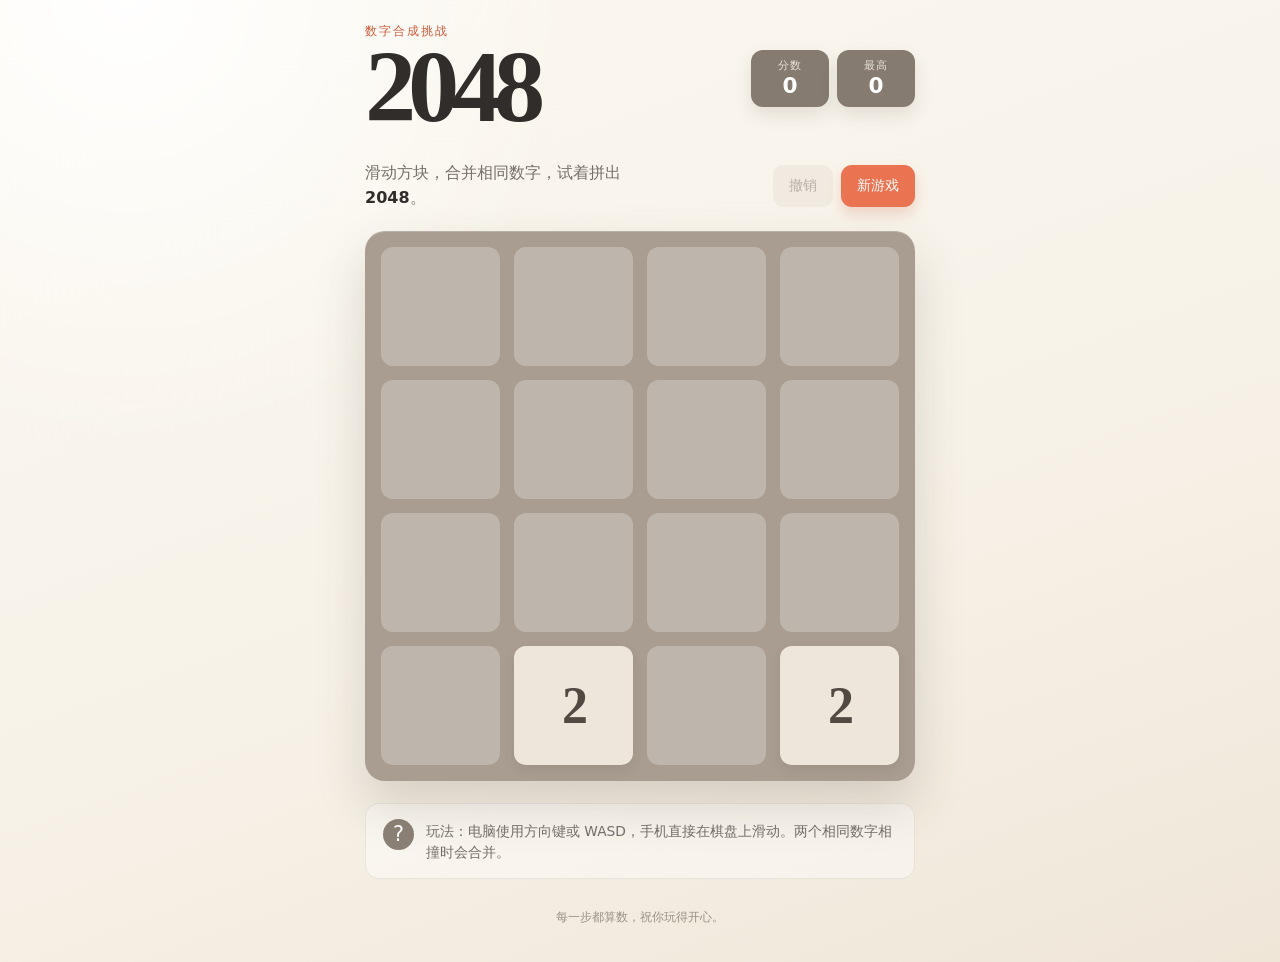
==== index.html @ 7a0c5a71 "Create 2048 web game" ====
<!doctype html>
<html lang="zh-CN">
<head>
  <meta charset="UTF-8">
  <meta name="viewport" content="width=device-width, initial-scale=1.0, viewport-fit=cover">
  <meta name="theme-color" content="#f7f2e8">
  <meta name="description" content="经典 2048 数字合成小游戏，支持键盘和触屏操作。">
  <title>2048 | 数字合成小游戏</title>
  <link rel="stylesheet" href="style.css">
</head>
<body>
  <main class="app">
    <header class="topbar">
      <div>
        <p class="eyebrow">数字合成挑战</p>
        <h1>2048</h1>
      </div>
      <div class="score-group" aria-label="游戏分数">
        <div class="score-card">
          <span>分数</span>
          <strong id="score">0</strong>
          <b id="score-add" aria-hidden="true"></b>
        </div>
        <div class="score-card">
          <span>最高</span>
          <strong id="best-score">0</strong>
        </div>
      </div>
    </header>

    <section class="intro">
      <p>滑动方块，合并相同数字，试着拼出 <strong>2048</strong>。</p>
      <div class="actions">
        <button id="undo-button" class="button button-secondary" type="button">撤销</button>
        <button id="new-game-button" class="button button-primary" type="button">新游戏</button>
      </div>
    </section>

    <section class="game-shell" aria-label="2048 游戏区域">
      <div id="game-board" class="game-board" role="grid" aria-label="4 乘 4 的数字棋盘">
        <div class="grid-background" aria-hidden="true">
          <div></div><div></div><div></div><div></div>
          <div></div><div></div><div></div><div></div>
          <div></div><div></div><div></div><div></div>
          <div></div><div></div><div></div><div></div>
        </div>
        <div id="tile-container" class="tile-container"></div>
      </div>

      <div id="game-message" class="game-message" hidden>
        <div class="message-card">
          <p id="message-kicker">本局结束</p>
          <h2 id="message-title">游戏结束</h2>
          <p id="message-text">再试一次，你一定可以合成更大的数字。</p>
          <div class="message-actions">
            <button id="keep-playing-button" class="button button-secondary" type="button">继续挑战</button>
            <button id="try-again-button" class="button button-primary" type="button">再来一局</button>
          </div>
        </div>
      </div>
    </section>

    <section class="tips">
      <div class="tip-icon" aria-hidden="true">?</div>
      <p><strong>玩法：</strong>电脑使用方向键或 WASD，手机直接在棋盘上滑动。两个相同数字相撞时会合并。</p>
    </section>

    <footer>
      <p>每一步都算数，祝你玩得开心。</p>
    </footer>
  </main>

  <script src="game.js"></script>
</body>
</html>
---- style.css ----
:root {
  --page: #f7f2e8;
  --ink: #302d2a;
  --muted: #746f68;
  --board: #a89d90;
  --cell: rgba(255, 255, 255, 0.25);
  --accent: #ea7352;
  --accent-dark: #cf593b;
  --gap: clamp(8px, 2.2vw, 14px);
  --board-padding: clamp(10px, 2.5vw, 16px);
  --radius: 20px;
  font-family: Inter, "PingFang SC", "Microsoft YaHei", system-ui, sans-serif;
  color: var(--ink);
  background: var(--page);
  font-synthesis: none;
}

* {
  box-sizing: border-box;
}

body {
  min-width: 320px;
  min-height: 100vh;
  margin: 0;
  background:
    radial-gradient(circle at 10% 0%, rgba(255, 255, 255, 0.95), transparent 28rem),
    linear-gradient(160deg, #fbf8f0 0%, var(--page) 55%, #efe6d8 100%);
}

button {
  font: inherit;
}

.app {
  width: min(92vw, 550px);
  margin: 0 auto;
  padding: max(24px, env(safe-area-inset-top)) 0 max(24px, env(safe-area-inset-bottom));
}

.topbar,
.intro,
.actions,
.score-group,
.message-actions {
  display: flex;
  align-items: center;
}

.topbar,
.intro {
  justify-content: space-between;
  gap: 18px;
}

.eyebrow {
  margin: 0 0 2px;
  color: var(--accent-dark);
  font-size: 0.72rem;
  font-weight: 800;
  letter-spacing: 0.18em;
  text-transform: uppercase;
}

h1 {
  margin: 0;
  font-family: Georgia, "Times New Roman", serif;
  font-size: clamp(4rem, 16vw, 6.4rem);
  font-weight: 900;
  line-height: 0.9;
  letter-spacing: -0.08em;
}

.score-group {
  gap: 8px;
}

.score-card {
  position: relative;
  min-width: 78px;
  padding: 9px 12px 10px;
  overflow: visible;
  border-radius: 12px;
  color: white;
  text-align: center;
  background: #857b70;
  box-shadow: 0 8px 18px rgba(63, 54, 46, 0.12);
}

.score-card span {
  display: block;
  margin-bottom: 1px;
  color: #e9e3dc;
  font-size: 0.68rem;
  font-weight: 800;
  letter-spacing: 0.12em;
}

.score-card strong {
  display: block;
  font-size: 1.35rem;
  line-height: 1.1;
}

#score-add {
  position: absolute;
  right: 10px;
  top: -8px;
  color: var(--accent-dark);
  font-size: 1rem;
  opacity: 0;
  pointer-events: none;
}

#score-add.pop {
  animation: score-pop 700ms ease-out;
}

.intro {
  margin: 28px 0 20px;
}

.intro p {
  max-width: 280px;
  margin: 0;
  color: var(--muted);
  line-height: 1.55;
}

.intro strong {
  color: var(--ink);
}

.actions,
.message-actions {
  gap: 8px;
  flex-shrink: 0;
}

.button {
  min-height: 42px;
  padding: 0 16px;
  border: 0;
  border-radius: 11px;
  font-size: 0.9rem;
  font-weight: 800;
  cursor: pointer;
  transition: transform 120ms ease, box-shadow 120ms ease, opacity 120ms ease;
}

.button:hover {
  transform: translateY(-1px);
}

.button:active {
  transform: translateY(1px);
}

.button:focus-visible {
  outline: 3px solid rgba(234, 115, 82, 0.3);
  outline-offset: 3px;
}

.button:disabled {
  cursor: not-allowed;
  opacity: 0.42;
  transform: none;
}

.button-primary {
  color: white;
  background: var(--accent);
  box-shadow: 0 7px 14px rgba(207, 89, 59, 0.22);
}

.button-primary:hover {
  background: var(--accent-dark);
}

.button-secondary {
  color: #5e574f;
  background: #e6ddd1;
}

.game-shell {
  position: relative;
}

.game-board {
  position: relative;
  width: 100%;
  aspect-ratio: 1;
  padding: var(--board-padding);
  overflow: hidden;
  border-radius: var(--radius);
  background: var(--board);
  box-shadow: 0 24px 50px rgba(74, 61, 48, 0.18), inset 0 1px rgba(255, 255, 255, 0.2);
  touch-action: none;
  user-select: none;
}

.grid-background,
.tile-container {
  position: absolute;
  inset: var(--board-padding);
}

.grid-background {
  display: grid;
  grid-template-columns: repeat(4, 1fr);
  grid-template-rows: repeat(4, 1fr);
  gap: var(--gap);
}

.grid-background div {
  border-radius: clamp(8px, 2vw, 12px);
  background: var(--cell);
}

.tile {
  --col: 0;
  --row: 0;
  --value-size: clamp(1.5rem, 8.5vw, 3.25rem);
  position: absolute;
  width: calc((100% - 3 * var(--gap)) / 4);
  height: calc((100% - 3 * var(--gap)) / 4);
  transform: translate(
    calc(var(--col) * (100% + var(--gap))),
    calc(var(--row) * (100% + var(--gap)))
  );
  transition: transform 120ms ease-in-out;
}

.tile-inner {
  display: grid;
  width: 100%;
  height: 100%;
  place-items: center;
  border-radius: clamp(8px, 2vw, 12px);
  color: #514a43;
  font-family: Georgia, "Times New Roman", serif;
  font-size: var(--value-size);
  font-weight: 900;
  letter-spacing: -0.06em;
  background: #eee6da;
  box-shadow: 0 5px 12px rgba(65, 52, 41, 0.09);
}

.tile-new .tile-inner {
  animation: tile-appear 180ms ease-out;
}

.tile-merged .tile-inner {
  animation: tile-merge 220ms ease-out;
}

.tile[data-value="4"] .tile-inner { background: #eadcca; }
.tile[data-value="8"] .tile-inner { color: #fff8ee; background: #efaa6c; }
.tile[data-value="16"] .tile-inner { color: #fff8ee; background: #ee8e5d; }
.tile[data-value="32"] .tile-inner { color: #fff8ee; background: #eb704f; }
.tile[data-value="64"] .tile-inner { color: #fff8ee; background: #df503b; }
.tile[data-value="128"] .tile-inner { color: #fff9e8; background: #e8c35f; --value-size: clamp(1.25rem, 7.2vw, 2.7rem); }
.tile[data-value="256"] .tile-inner { color: #fff9e8; background: #dfb644; --value-size: clamp(1.25rem, 7.2vw, 2.7rem); }
.tile[data-value="512"] .tile-inner { color: #fff9e8; background: #d9a72d; --value-size: clamp(1.25rem, 7.2vw, 2.7rem); }
.tile[data-value="1024"] .tile-inner { color: #fffdf0; background: #cc931e; --value-size: clamp(1rem, 5.9vw, 2.25rem); }
.tile[data-value="2048"] .tile-inner {
  color: #fffdf1;
  background: linear-gradient(145deg, #f1c935, #e59119);
  box-shadow: 0 0 26px rgba(242, 190, 38, 0.48);
  --value-size: clamp(1rem, 5.9vw, 2.25rem);
}
.tile[data-large="true"] .tile-inner {
  color: white;
  background: #3f3934;
  --value-size: clamp(0.85rem, 4.8vw, 1.85rem);
}

.game-message {
  position: absolute;
  z-index: 20;
  inset: 0;
  display: grid;
  padding: 24px;
  place-items: center;
  border-radius: var(--radius);
  background: rgba(247, 242, 232, 0.84);
  backdrop-filter: blur(7px);
  animation: message-in 240ms ease-out;
}

.game-message[hidden] {
  display: none;
}

.message-card {
  max-width: 360px;
  padding: 28px;
  border: 1px solid rgba(110, 96, 81, 0.12);
  border-radius: 18px;
  text-align: center;
  background: rgba(255, 253, 248, 0.94);
  box-shadow: 0 18px 45px rgba(76, 61, 47, 0.18);
}

.message-card > p:first-child {
  margin: 0 0 5px;
  color: var(--accent-dark);
  font-size: 0.75rem;
  font-weight: 800;
  letter-spacing: 0.15em;
}

.message-card h2 {
  margin: 0;
  font-family: Georgia, "Times New Roman", serif;
  font-size: 2.6rem;
}

.message-card > p {
  color: var(--muted);
  line-height: 1.55;
}

.message-actions {
  justify-content: center;
  margin-top: 20px;
}

.tips {
  display: flex;
  gap: 12px;
  align-items: flex-start;
  margin-top: 22px;
  padding: 15px 17px;
  border: 1px solid rgba(116, 111, 104, 0.12);
  border-radius: 14px;
  background: rgba(255, 255, 255, 0.42);
}

.tip-icon {
  display: grid;
  width: 31px;
  height: 31px;
  flex: 0 0 auto;
  place-items: center;
  border-radius: 50%;
  color: white;
  font-size: 1.3rem;
  background: #8b8176;
}

.tips p {
  margin: 2px 0 0;
  color: var(--muted);
  font-size: 0.86rem;
  line-height: 1.55;
}

footer {
  padding-top: 18px;
  color: #999087;
  font-size: 0.75rem;
  text-align: center;
}

@keyframes tile-appear {
  from { opacity: 0; transform: scale(0.25); }
  to { opacity: 1; transform: scale(1); }
}

@keyframes tile-merge {
  0% { transform: scale(1); }
  55% { transform: scale(1.16); }
  100% { transform: scale(1); }
}

@keyframes score-pop {
  0% { opacity: 1; transform: translateY(0); }
  100% { opacity: 0; transform: translateY(-28px); }
}

@keyframes message-in {
  from { opacity: 0; }
  to { opacity: 1; }
}

@media (max-width: 520px) {
  .app {
    width: min(94vw, 470px);
  }

  .topbar {
    align-items: flex-end;
  }

  .score-card {
    min-width: 66px;
    padding-inline: 9px;
  }

  .intro {
    align-items: flex-end;
    margin-top: 22px;
  }

  .intro p {
    max-width: 190px;
    font-size: 0.86rem;
  }

  .button {
    min-height: 40px;
    padding-inline: 12px;
    font-size: 0.82rem;
  }
}

@media (max-width: 370px) {
  .eyebrow {
    display: none;
  }

  .score-card {
    min-width: 61px;
  }

  .intro {
    display: block;
  }

  .intro p {
    max-width: none;
    margin-bottom: 12px;
  }

  .actions {
    justify-content: flex-end;
  }
}

@media (prefers-reduced-motion: reduce) {
  *,
  *::before,
  *::after {
    scroll-behavior: auto !important;
    animation-duration: 0.01ms !important;
    transition-duration: 0.01ms !important;
  }
}
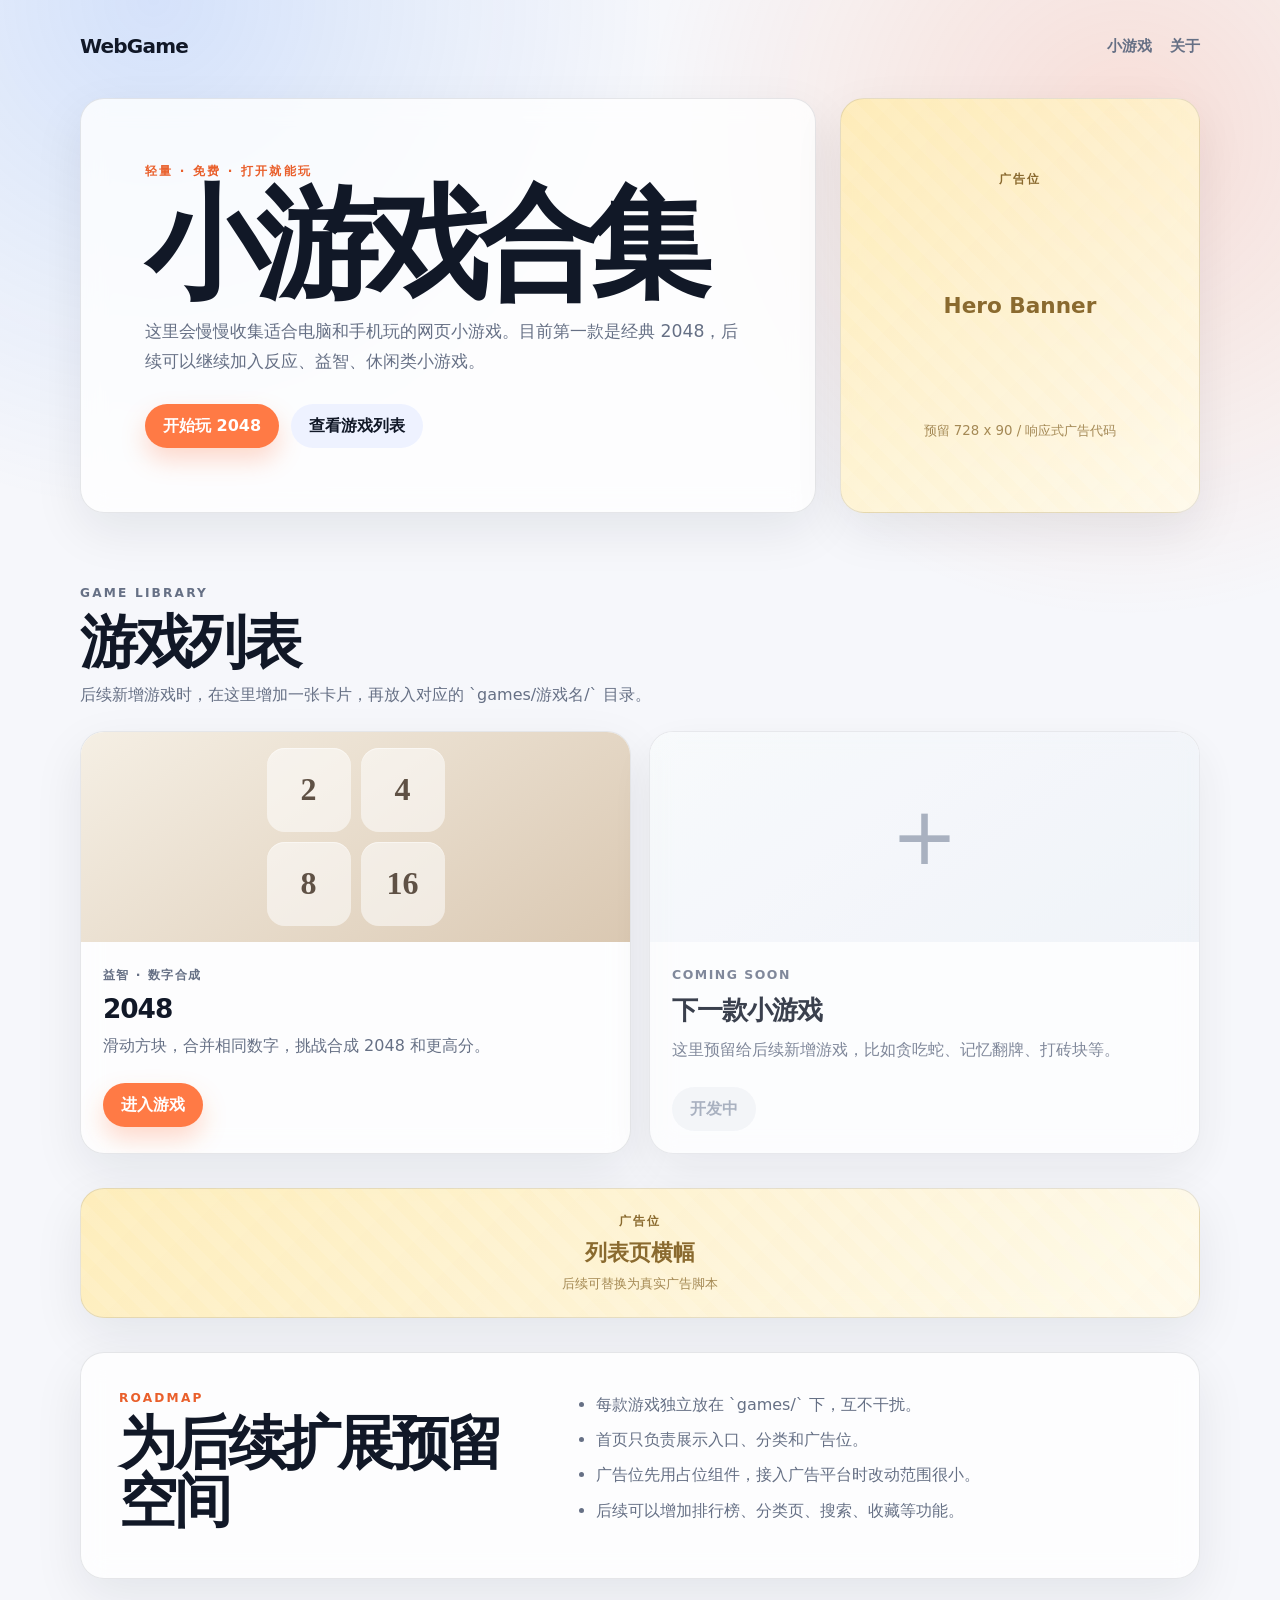
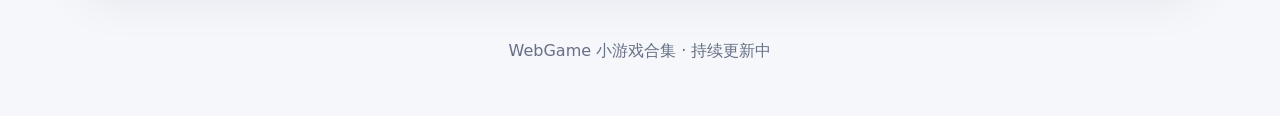
==== commit a8be87c4: "Convert site into game collection" ====
--- a/index.html
+++ b/index.html
@@ -2,74 +2,94 @@
 <html lang="zh-CN">
 <head>
   <meta charset="UTF-8">
-  <meta name="viewport" content="width=device-width, initial-scale=1.0, viewport-fit=cover">
-  <meta name="theme-color" content="#f7f2e8">
-  <meta name="description" content="经典 2048 数字合成小游戏，支持键盘和触屏操作。">
-  <title>2048 | 数字合成小游戏</title>
-  <link rel="stylesheet" href="style.css">
+  <meta name="viewport" content="width=device-width, initial-scale=1.0">
+  <meta name="theme-color" content="#111827">
+  <meta name="description" content="WebGame 是一个轻量小游戏合集，当前包含 2048，后续会持续增加更多网页小游戏。">
+  <title>WebGame | 小游戏合集</title>
+  <link rel="stylesheet" href="styles/site.css">
 </head>
 <body>
-  <main class="app">
-    <header class="topbar">
-      <div>
-        <p class="eyebrow">数字合成挑战</p>
-        <h1>2048</h1>
+  <header class="site-hero">
+    <nav class="site-nav" aria-label="主导航">
+      <a class="brand" href="./">WebGame</a>
+      <a href="#games">小游戏</a>
+      <a href="#about">关于</a>
+    </nav>
+
+    <div class="hero-grid">
+      <section class="hero-copy">
+        <p class="eyebrow">轻量 · 免费 · 打开就能玩</p>
+        <h1>小游戏合集</h1>
+        <p class="hero-text">这里会慢慢收集适合电脑和手机玩的网页小游戏。目前第一款是经典 2048，后续可以继续加入反应、益智、休闲类小游戏。</p>
+        <div class="hero-actions">
+          <a class="button button-primary" href="games/2048/">开始玩 2048</a>
+          <a class="button button-secondary" href="#games">查看游戏列表</a>
+        </div>
+      </section>
+
+      <aside class="ad-slot ad-slot-hero" aria-label="广告位">
+        <span>广告位</span>
+        <strong>Hero Banner</strong>
+        <small>预留 728 x 90 / 响应式广告代码</small>
+      </aside>
+    </div>
+  </header>
+
+  <main class="site-main">
+    <section id="games" class="section">
+      <div class="section-heading">
+        <p class="eyebrow">Game Library</p>
+        <h2>游戏列表</h2>
+        <p>后续新增游戏时，在这里增加一张卡片，再放入对应的 `games/游戏名/` 目录。</p>
       </div>
-      <div class="score-group" aria-label="游戏分数">
-        <div class="score-card">
-          <span>分数</span>
-          <strong id="score">0</strong>
-          <b id="score-add" aria-hidden="true"></b>
-        </div>
-        <div class="score-card">
-          <span>最高</span>
-          <strong id="best-score">0</strong>
-        </div>
-      </div>
-    </header>
 
-    <section class="intro">
-      <p>滑动方块，合并相同数字，试着拼出 <strong>2048</strong>。</p>
-      <div class="actions">
-        <button id="undo-button" class="button button-secondary" type="button">撤销</button>
-        <button id="new-game-button" class="button button-primary" type="button">新游戏</button>
+      <div class="game-grid">
+        <article class="game-card">
+          <div class="game-cover game-cover-2048" aria-hidden="true">
+            <span>2</span><span>4</span><span>8</span><span>16</span>
+          </div>
+          <div class="game-card-body">
+            <p class="game-tag">益智 · 数字合成</p>
+            <h3>2048</h3>
+            <p>滑动方块，合并相同数字，挑战合成 2048 和更高分。</p>
+            <a class="button button-primary" href="games/2048/">进入游戏</a>
+          </div>
+        </article>
+
+        <article class="game-card game-card-placeholder">
+          <div class="game-cover placeholder-cover" aria-hidden="true">+</div>
+          <div class="game-card-body">
+            <p class="game-tag">Coming Soon</p>
+            <h3>下一款小游戏</h3>
+            <p>这里预留给后续新增游戏，比如贪吃蛇、记忆翻牌、打砖块等。</p>
+            <span class="button button-disabled">开发中</span>
+          </div>
+        </article>
       </div>
     </section>
 
-    <section class="game-shell" aria-label="2048 游戏区域">
-      <div id="game-board" class="game-board" role="grid" aria-label="4 乘 4 的数字棋盘">
-        <div class="grid-background" aria-hidden="true">
-          <div></div><div></div><div></div><div></div>
-          <div></div><div></div><div></div><div></div>
-          <div></div><div></div><div></div><div></div>
-          <div></div><div></div><div></div><div></div>
-        </div>
-        <div id="tile-container" class="tile-container"></div>
+    <aside class="ad-slot ad-slot-wide" aria-label="广告位">
+      <span>广告位</span>
+      <strong>列表页横幅</strong>
+      <small>后续可替换为真实广告脚本</small>
+    </aside>
+
+    <section id="about" class="section about-panel">
+      <div>
+        <p class="eyebrow">Roadmap</p>
+        <h2>为后续扩展预留空间</h2>
       </div>
-
-      <div id="game-message" class="game-message" hidden>
-        <div class="message-card">
-          <p id="message-kicker">本局结束</p>
-          <h2 id="message-title">游戏结束</h2>
-          <p id="message-text">再试一次，你一定可以合成更大的数字。</p>
-          <div class="message-actions">
-            <button id="keep-playing-button" class="button button-secondary" type="button">继续挑战</button>
-            <button id="try-again-button" class="button button-primary" type="button">再来一局</button>
-          </div>
-        </div>
-      </div>
+      <ul class="roadmap">
+        <li>每款游戏独立放在 `games/` 下，互不干扰。</li>
+        <li>首页只负责展示入口、分类和广告位。</li>
+        <li>广告位先用占位组件，接入广告平台时改动范围很小。</li>
+        <li>后续可以增加排行榜、分类页、搜索、收藏等功能。</li>
+      </ul>
     </section>
-
-    <section class="tips">
-      <div class="tip-icon" aria-hidden="true">?</div>
-      <p><strong>玩法：</strong>电脑使用方向键或 WASD，手机直接在棋盘上滑动。两个相同数字相撞时会合并。</p>
-    </section>
-
-    <footer>
-      <p>每一步都算数，祝你玩得开心。</p>
-    </footer>
   </main>
 
-  <script src="game.js"></script>
+  <footer class="site-footer">
+    <p>WebGame 小游戏合集 · 持续更新中</p>
+  </footer>
 </body>
 </html>
--- a/styles/site.css
+++ b/styles/site.css
@@ -0,0 +1,339 @@
+:root {
+  --page: #f6f7fb;
+  --surface: #ffffff;
+  --surface-soft: #eef2ff;
+  --ink: #111827;
+  --muted: #667085;
+  --line: rgba(17, 24, 39, 0.1);
+  --accent: #ff7a45;
+  --accent-dark: #e95f2b;
+  --blue: #3b82f6;
+  --radius: 24px;
+  font-family: Inter, "PingFang SC", "Microsoft YaHei", system-ui, sans-serif;
+  color: var(--ink);
+  background: var(--page);
+}
+
+* {
+  box-sizing: border-box;
+}
+
+html {
+  scroll-behavior: smooth;
+}
+
+body {
+  min-width: 320px;
+  margin: 0;
+  background:
+    radial-gradient(circle at 12% 0%, rgba(59, 130, 246, 0.18), transparent 32rem),
+    radial-gradient(circle at 88% 8%, rgba(255, 122, 69, 0.2), transparent 30rem),
+    var(--page);
+}
+
+a {
+  color: inherit;
+  text-decoration: none;
+}
+
+.site-hero,
+.site-main,
+.site-footer {
+  width: min(1120px, calc(100% - 32px));
+  margin: 0 auto;
+}
+
+.site-hero {
+  padding: 22px 0 36px;
+}
+
+.site-nav {
+  display: flex;
+  align-items: center;
+  gap: 18px;
+  min-height: 48px;
+  color: var(--muted);
+  font-size: 0.95rem;
+  font-weight: 700;
+}
+
+.site-nav a:not(.brand):hover {
+  color: var(--ink);
+}
+
+.brand {
+  margin-right: auto;
+  color: var(--ink);
+  font-size: 1.25rem;
+  font-weight: 900;
+  letter-spacing: -0.04em;
+}
+
+.hero-grid {
+  display: grid;
+  grid-template-columns: minmax(0, 1fr) minmax(280px, 360px);
+  gap: 24px;
+  align-items: stretch;
+  margin-top: 28px;
+}
+
+.hero-copy,
+.ad-slot,
+.game-card,
+.about-panel {
+  border: 1px solid var(--line);
+  border-radius: var(--radius);
+  background: rgba(255, 255, 255, 0.78);
+  box-shadow: 0 18px 50px rgba(15, 23, 42, 0.08);
+  backdrop-filter: blur(12px);
+}
+
+.hero-copy {
+  padding: clamp(28px, 6vw, 64px);
+}
+
+.eyebrow {
+  margin: 0 0 10px;
+  color: var(--accent-dark);
+  font-size: 0.76rem;
+  font-weight: 900;
+  letter-spacing: 0.18em;
+  text-transform: uppercase;
+}
+
+h1,
+h2,
+h3,
+p {
+  margin-top: 0;
+}
+
+h1 {
+  max-width: 680px;
+  margin-bottom: 18px;
+  font-size: clamp(3.2rem, 11vw, 7.6rem);
+  line-height: 0.9;
+  letter-spacing: -0.09em;
+}
+
+h2 {
+  margin-bottom: 10px;
+  font-size: clamp(2rem, 5vw, 3.6rem);
+  line-height: 1;
+  letter-spacing: -0.06em;
+}
+
+h3 {
+  margin-bottom: 8px;
+  font-size: 1.65rem;
+  letter-spacing: -0.04em;
+}
+
+.hero-text,
+.section-heading p,
+.game-card p,
+.roadmap,
+.site-footer {
+  color: var(--muted);
+  line-height: 1.7;
+}
+
+.hero-text {
+  max-width: 660px;
+  font-size: 1.08rem;
+}
+
+.hero-actions {
+  display: flex;
+  flex-wrap: wrap;
+  gap: 12px;
+  margin-top: 28px;
+}
+
+.button {
+  display: inline-flex;
+  min-height: 44px;
+  align-items: center;
+  justify-content: center;
+  padding: 0 18px;
+  border-radius: 999px;
+  font-weight: 900;
+  transition: transform 140ms ease, box-shadow 140ms ease, background 140ms ease;
+}
+
+.button:hover {
+  transform: translateY(-1px);
+}
+
+.button-primary {
+  color: white;
+  background: var(--accent);
+  box-shadow: 0 12px 24px rgba(255, 122, 69, 0.28);
+}
+
+.button-primary:hover {
+  background: var(--accent-dark);
+}
+
+.button-secondary {
+  color: var(--ink);
+  background: #eef2ff;
+}
+
+.button-disabled {
+  color: #98a2b3;
+  background: #f2f4f7;
+  cursor: not-allowed;
+}
+
+.ad-slot {
+  display: grid;
+  min-height: 180px;
+  place-items: center;
+  padding: 24px;
+  color: #8a6a2f;
+  text-align: center;
+  background:
+    linear-gradient(135deg, rgba(255, 236, 179, 0.82), rgba(255, 250, 235, 0.9)),
+    repeating-linear-gradient(45deg, transparent 0 12px, rgba(255, 193, 7, 0.12) 12px 24px);
+}
+
+.ad-slot span,
+.ad-slot small {
+  display: block;
+}
+
+.ad-slot span {
+  font-size: 0.78rem;
+  font-weight: 900;
+  letter-spacing: 0.16em;
+  text-transform: uppercase;
+}
+
+.ad-slot strong {
+  display: block;
+  margin: 8px 0;
+  font-size: 1.35rem;
+}
+
+.ad-slot small {
+  color: rgba(138, 106, 47, 0.78);
+}
+
+.ad-slot-wide {
+  min-height: 120px;
+  margin: 28px 0;
+}
+
+.section {
+  margin: 34px 0;
+}
+
+.section-heading {
+  max-width: 720px;
+  margin-bottom: 22px;
+}
+
+.game-grid {
+  display: grid;
+  grid-template-columns: repeat(2, minmax(0, 1fr));
+  gap: 18px;
+}
+
+.game-card {
+  overflow: hidden;
+}
+
+.game-cover {
+  min-height: 210px;
+}
+
+.game-cover-2048 {
+  display: grid;
+  grid-template-columns: repeat(2, 84px);
+  gap: 10px;
+  align-content: center;
+  justify-content: center;
+  background: linear-gradient(145deg, #f5efe4, #dac8b2);
+}
+
+.game-cover-2048 span {
+  display: grid;
+  width: 84px;
+  height: 84px;
+  place-items: center;
+  border-radius: 18px;
+  color: #5f5145;
+  font-family: Georgia, "Times New Roman", serif;
+  font-size: 2rem;
+  font-weight: 900;
+  background: rgba(255, 255, 255, 0.55);
+  box-shadow: inset 0 1px rgba(255, 255, 255, 0.45);
+}
+
+.placeholder-cover {
+  display: grid;
+  place-items: center;
+  color: #98a2b3;
+  font-size: 5rem;
+  font-weight: 200;
+  background: linear-gradient(145deg, #f8fafc, #eef2f7);
+}
+
+.game-card-body {
+  padding: 22px;
+}
+
+.game-tag {
+  margin-bottom: 8px;
+  color: var(--blue);
+  font-size: 0.78rem;
+  font-weight: 900;
+  letter-spacing: 0.12em;
+  text-transform: uppercase;
+}
+
+.game-card .button {
+  margin-top: 8px;
+}
+
+.game-card-placeholder {
+  opacity: 0.82;
+}
+
+.about-panel {
+  display: grid;
+  grid-template-columns: 0.85fr 1.15fr;
+  gap: 24px;
+  padding: clamp(24px, 4vw, 38px);
+}
+
+.roadmap {
+  margin: 0;
+  padding-left: 20px;
+}
+
+.roadmap li + li {
+  margin-top: 8px;
+}
+
+.site-footer {
+  padding: 24px 0 36px;
+  text-align: center;
+}
+
+@media (max-width: 760px) {
+  .hero-grid,
+  .game-grid,
+  .about-panel {
+    grid-template-columns: 1fr;
+  }
+
+  .site-nav {
+    gap: 12px;
+  }
+
+  .hero-copy {
+    padding: 28px;
+  }
+}
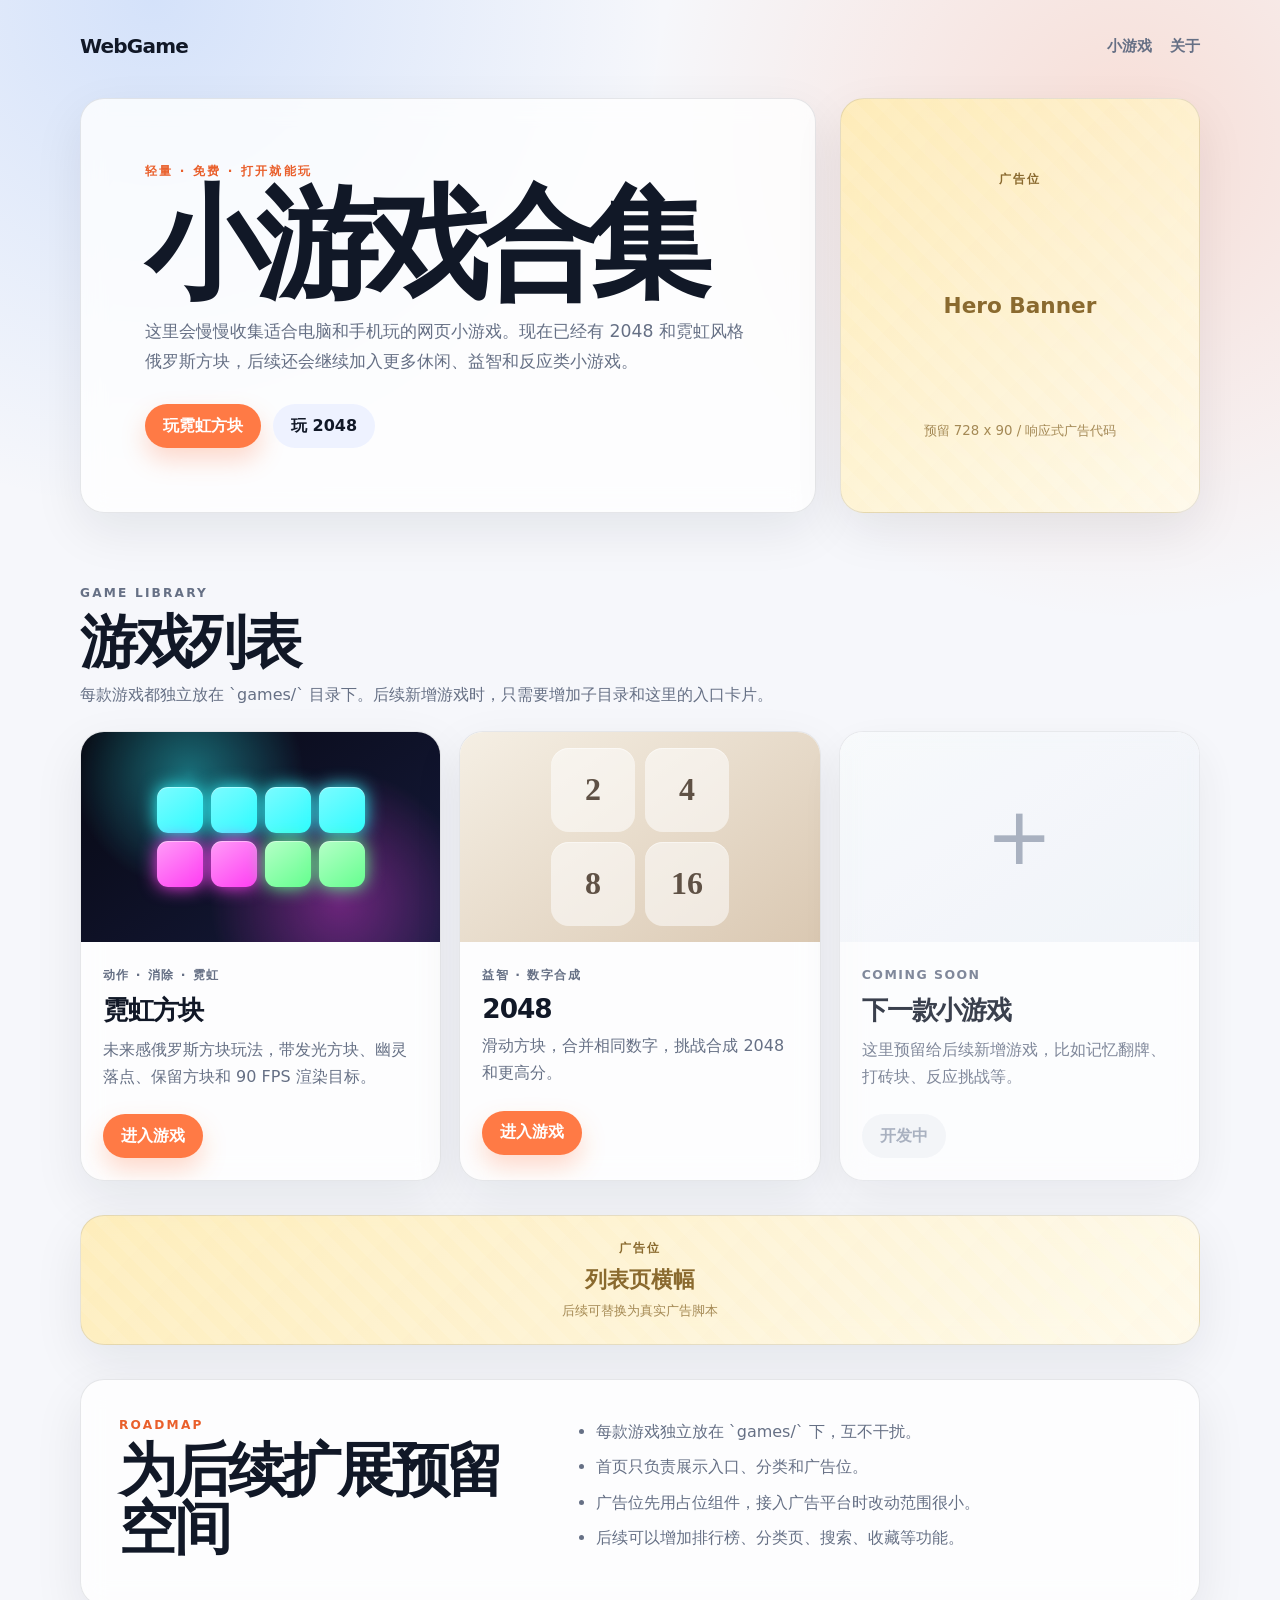
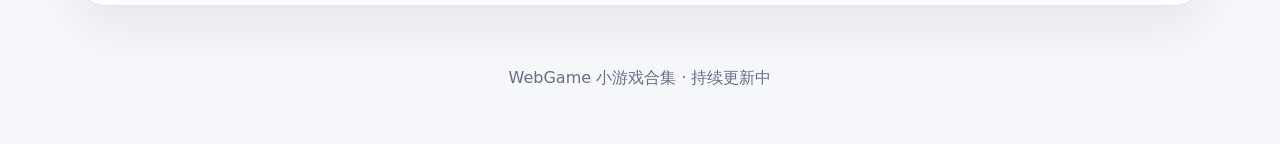
==== commit 8ead323b: "Add neon blocks game" ====
--- a/index.html
+++ b/index.html
@@ -4,7 +4,7 @@
   <meta charset="UTF-8">
   <meta name="viewport" content="width=device-width, initial-scale=1.0">
   <meta name="theme-color" content="#111827">
-  <meta name="description" content="WebGame 是一个轻量小游戏合集，当前包含 2048，后续会持续增加更多网页小游戏。">
+  <meta name="description" content="WebGame 是一个轻量小游戏合集，包含 2048、霓虹方块等网页小游戏，后续会持续更新。">
   <title>WebGame | 小游戏合集</title>
   <link rel="stylesheet" href="styles/site.css">
 </head>
@@ -20,10 +20,10 @@
       <section class="hero-copy">
         <p class="eyebrow">轻量 · 免费 · 打开就能玩</p>
         <h1>小游戏合集</h1>
-        <p class="hero-text">这里会慢慢收集适合电脑和手机玩的网页小游戏。目前第一款是经典 2048，后续可以继续加入反应、益智、休闲类小游戏。</p>
+        <p class="hero-text">这里会慢慢收集适合电脑和手机玩的网页小游戏。现在已经有 2048 和霓虹风格俄罗斯方块，后续还会继续加入更多休闲、益智和反应类小游戏。</p>
         <div class="hero-actions">
-          <a class="button button-primary" href="games/2048/">开始玩 2048</a>
-          <a class="button button-secondary" href="#games">查看游戏列表</a>
+          <a class="button button-primary" href="games/tetris/">玩霓虹方块</a>
+          <a class="button button-secondary" href="games/2048/">玩 2048</a>
         </div>
       </section>
 
@@ -40,10 +40,23 @@
       <div class="section-heading">
         <p class="eyebrow">Game Library</p>
         <h2>游戏列表</h2>
-        <p>后续新增游戏时，在这里增加一张卡片，再放入对应的 `games/游戏名/` 目录。</p>
+        <p>每款游戏都独立放在 `games/` 目录下。后续新增游戏时，只需要增加子目录和这里的入口卡片。</p>
       </div>
 
       <div class="game-grid">
+        <article class="game-card">
+          <div class="game-cover game-cover-tetris" aria-hidden="true">
+            <span></span><span></span><span></span><span></span>
+            <span></span><span></span><span></span><span></span>
+          </div>
+          <div class="game-card-body">
+            <p class="game-tag">动作 · 消除 · 霓虹</p>
+            <h3>霓虹方块</h3>
+            <p>未来感俄罗斯方块玩法，带发光方块、幽灵落点、保留方块和 90 FPS 渲染目标。</p>
+            <a class="button button-primary" href="games/tetris/">进入游戏</a>
+          </div>
+        </article>
+
         <article class="game-card">
           <div class="game-cover game-cover-2048" aria-hidden="true">
             <span>2</span><span>4</span><span>8</span><span>16</span>
@@ -61,7 +74,7 @@
           <div class="game-card-body">
             <p class="game-tag">Coming Soon</p>
             <h3>下一款小游戏</h3>
-            <p>这里预留给后续新增游戏，比如贪吃蛇、记忆翻牌、打砖块等。</p>
+            <p>这里预留给后续新增游戏，比如记忆翻牌、打砖块、反应挑战等。</p>
             <span class="button button-disabled">开发中</span>
           </div>
         </article>
--- a/styles/site.css
+++ b/styles/site.css
@@ -236,7 +236,7 @@
 
 .game-grid {
   display: grid;
-  grid-template-columns: repeat(2, minmax(0, 1fr));
+  grid-template-columns: repeat(auto-fit, minmax(260px, 1fr));
   gap: 18px;
 }
 
@@ -271,6 +271,45 @@
   box-shadow: inset 0 1px rgba(255, 255, 255, 0.45);
 }
 
+.game-cover-tetris {
+  display: grid;
+  grid-template-columns: repeat(4, 46px);
+  grid-template-rows: repeat(2, 46px);
+  gap: 8px;
+  align-content: center;
+  justify-content: center;
+  background:
+    radial-gradient(circle at 30% 20%, rgba(46, 252, 255, 0.4), transparent 38%),
+    radial-gradient(circle at 72% 80%, rgba(255, 61, 242, 0.38), transparent 42%),
+    linear-gradient(145deg, #070812, #161b3d);
+}
+
+.game-cover-tetris span {
+  display: block;
+  border-radius: 11px;
+  box-shadow: 0 0 18px currentColor, inset 0 1px rgba(255, 255, 255, 0.42);
+}
+
+.game-cover-tetris span:nth-child(1),
+.game-cover-tetris span:nth-child(2),
+.game-cover-tetris span:nth-child(3),
+.game-cover-tetris span:nth-child(4) {
+  color: #2efcff;
+  background: linear-gradient(145deg, #7cfbff, #2efcff);
+}
+
+.game-cover-tetris span:nth-child(5),
+.game-cover-tetris span:nth-child(6) {
+  color: #ff3df2;
+  background: linear-gradient(145deg, #ff9cf8, #ff3df2);
+}
+
+.game-cover-tetris span:nth-child(7),
+.game-cover-tetris span:nth-child(8) {
+  color: #65ff8f;
+  background: linear-gradient(145deg, #b5ffc7, #65ff8f);
+}
+
 .placeholder-cover {
   display: grid;
   place-items: center;
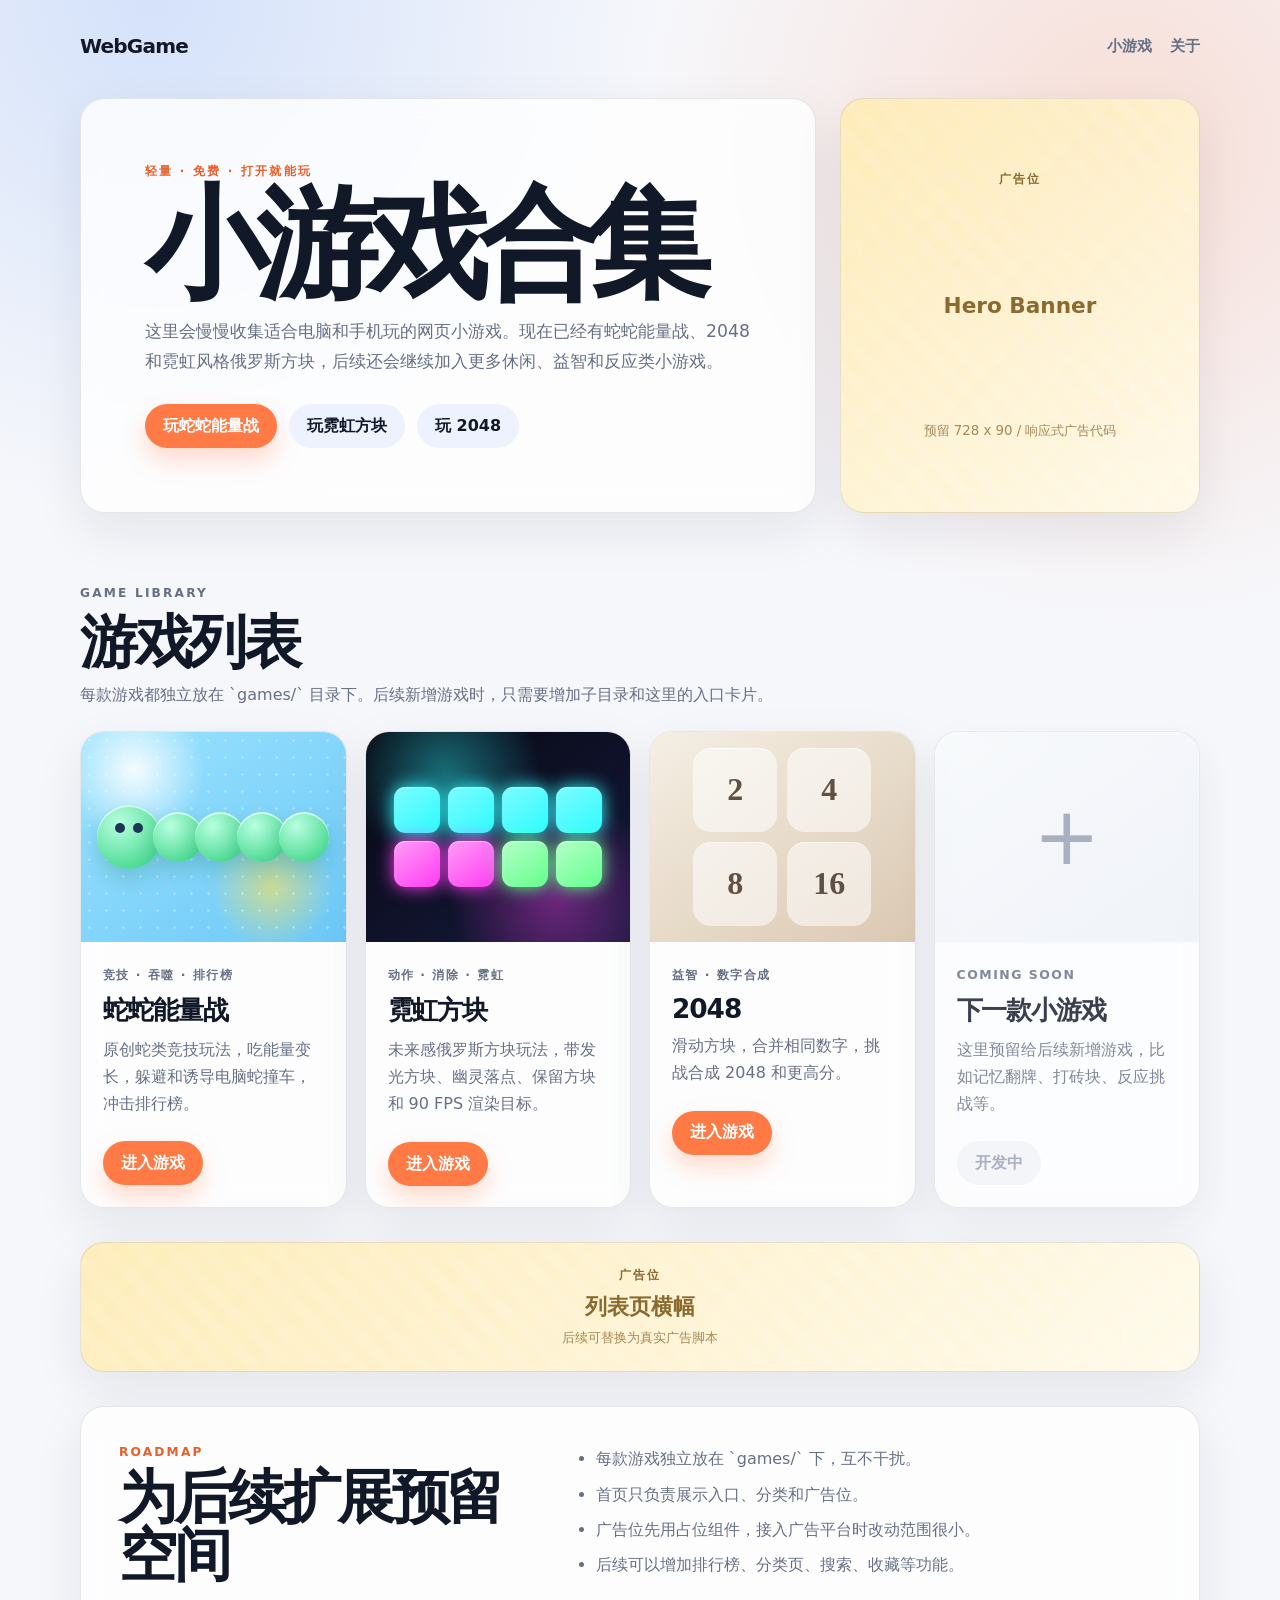
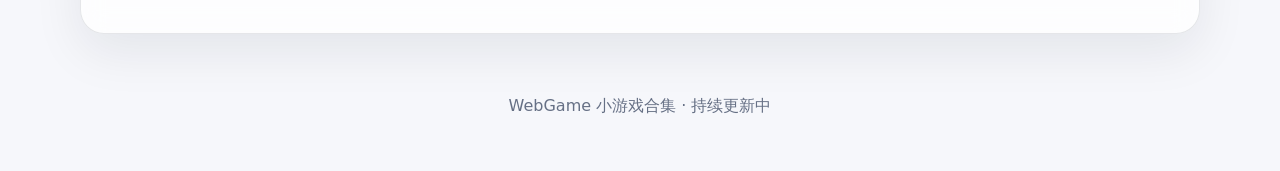
==== commit 8a018d49: "Add snake arena game" ====
--- a/index.html
+++ b/index.html
@@ -4,7 +4,7 @@
   <meta charset="UTF-8">
   <meta name="viewport" content="width=device-width, initial-scale=1.0">
   <meta name="theme-color" content="#111827">
-  <meta name="description" content="WebGame 是一个轻量小游戏合集，包含 2048、霓虹方块等网页小游戏，后续会持续更新。">
+  <meta name="description" content="WebGame 是一个轻量小游戏合集，包含蛇蛇能量战、2048、霓虹方块等网页小游戏，后续会持续更新。">
   <title>WebGame | 小游戏合集</title>
   <link rel="stylesheet" href="styles/site.css">
 </head>
@@ -20,9 +20,10 @@
       <section class="hero-copy">
         <p class="eyebrow">轻量 · 免费 · 打开就能玩</p>
         <h1>小游戏合集</h1>
-        <p class="hero-text">这里会慢慢收集适合电脑和手机玩的网页小游戏。现在已经有 2048 和霓虹风格俄罗斯方块，后续还会继续加入更多休闲、益智和反应类小游戏。</p>
+        <p class="hero-text">这里会慢慢收集适合电脑和手机玩的网页小游戏。现在已经有蛇蛇能量战、2048 和霓虹风格俄罗斯方块，后续还会继续加入更多休闲、益智和反应类小游戏。</p>
         <div class="hero-actions">
-          <a class="button button-primary" href="games/tetris/">玩霓虹方块</a>
+          <a class="button button-primary" href="games/snake-arena/">玩蛇蛇能量战</a>
+          <a class="button button-secondary" href="games/tetris/">玩霓虹方块</a>
           <a class="button button-secondary" href="games/2048/">玩 2048</a>
         </div>
       </section>
@@ -44,6 +45,18 @@
       </div>
 
       <div class="game-grid">
+        <article class="game-card">
+          <div class="game-cover game-cover-snake" aria-hidden="true">
+            <span></span><span></span><span></span><span></span><span></span>
+          </div>
+          <div class="game-card-body">
+            <p class="game-tag">竞技 · 吞噬 · 排行榜</p>
+            <h3>蛇蛇能量战</h3>
+            <p>原创蛇类竞技玩法，吃能量变长，躲避和诱导电脑蛇撞车，冲击排行榜。</p>
+            <a class="button button-primary" href="games/snake-arena/">进入游戏</a>
+          </div>
+        </article>
+
         <article class="game-card">
           <div class="game-cover game-cover-tetris" aria-hidden="true">
             <span></span><span></span><span></span><span></span>
--- a/styles/site.css
+++ b/styles/site.css
@@ -271,6 +271,63 @@
   box-shadow: inset 0 1px rgba(255, 255, 255, 0.45);
 }
 
+.game-cover-snake {
+  position: relative;
+  display: flex;
+  align-items: center;
+  justify-content: center;
+  gap: 0;
+  overflow: hidden;
+  background:
+    radial-gradient(circle at 20% 18%, rgba(255, 255, 255, 0.9), transparent 26%),
+    radial-gradient(circle at 72% 74%, rgba(255, 226, 82, 0.6), transparent 25%),
+    linear-gradient(145deg, #9ce3ff, #6cc8f7);
+}
+
+.game-cover-snake::before {
+  position: absolute;
+  inset: 0;
+  content: "";
+  background-image: radial-gradient(circle, rgba(255, 255, 255, 0.34) 1px, transparent 1.5px);
+  background-size: 17px 17px;
+}
+
+.game-cover-snake span {
+  position: relative;
+  display: block;
+  width: 50px;
+  height: 50px;
+  margin-left: -8px;
+  border-radius: 50%;
+  background: radial-gradient(circle at 35% 28%, #b8ffe0, #2ccf7b);
+  box-shadow: 0 10px 20px rgba(20, 120, 92, 0.22), inset 0 2px rgba(255, 255, 255, 0.62);
+}
+
+.game-cover-snake span:first-child {
+  width: 64px;
+  height: 64px;
+  margin-left: 0;
+}
+
+.game-cover-snake span:first-child::before,
+.game-cover-snake span:first-child::after {
+  position: absolute;
+  top: 18px;
+  width: 10px;
+  height: 10px;
+  border-radius: 50%;
+  background: #1d3557;
+  content: "";
+}
+
+.game-cover-snake span:first-child::before {
+  left: 18px;
+}
+
+.game-cover-snake span:first-child::after {
+  right: 18px;
+}
+
 .game-cover-tetris {
   display: grid;
   grid-template-columns: repeat(4, 46px);
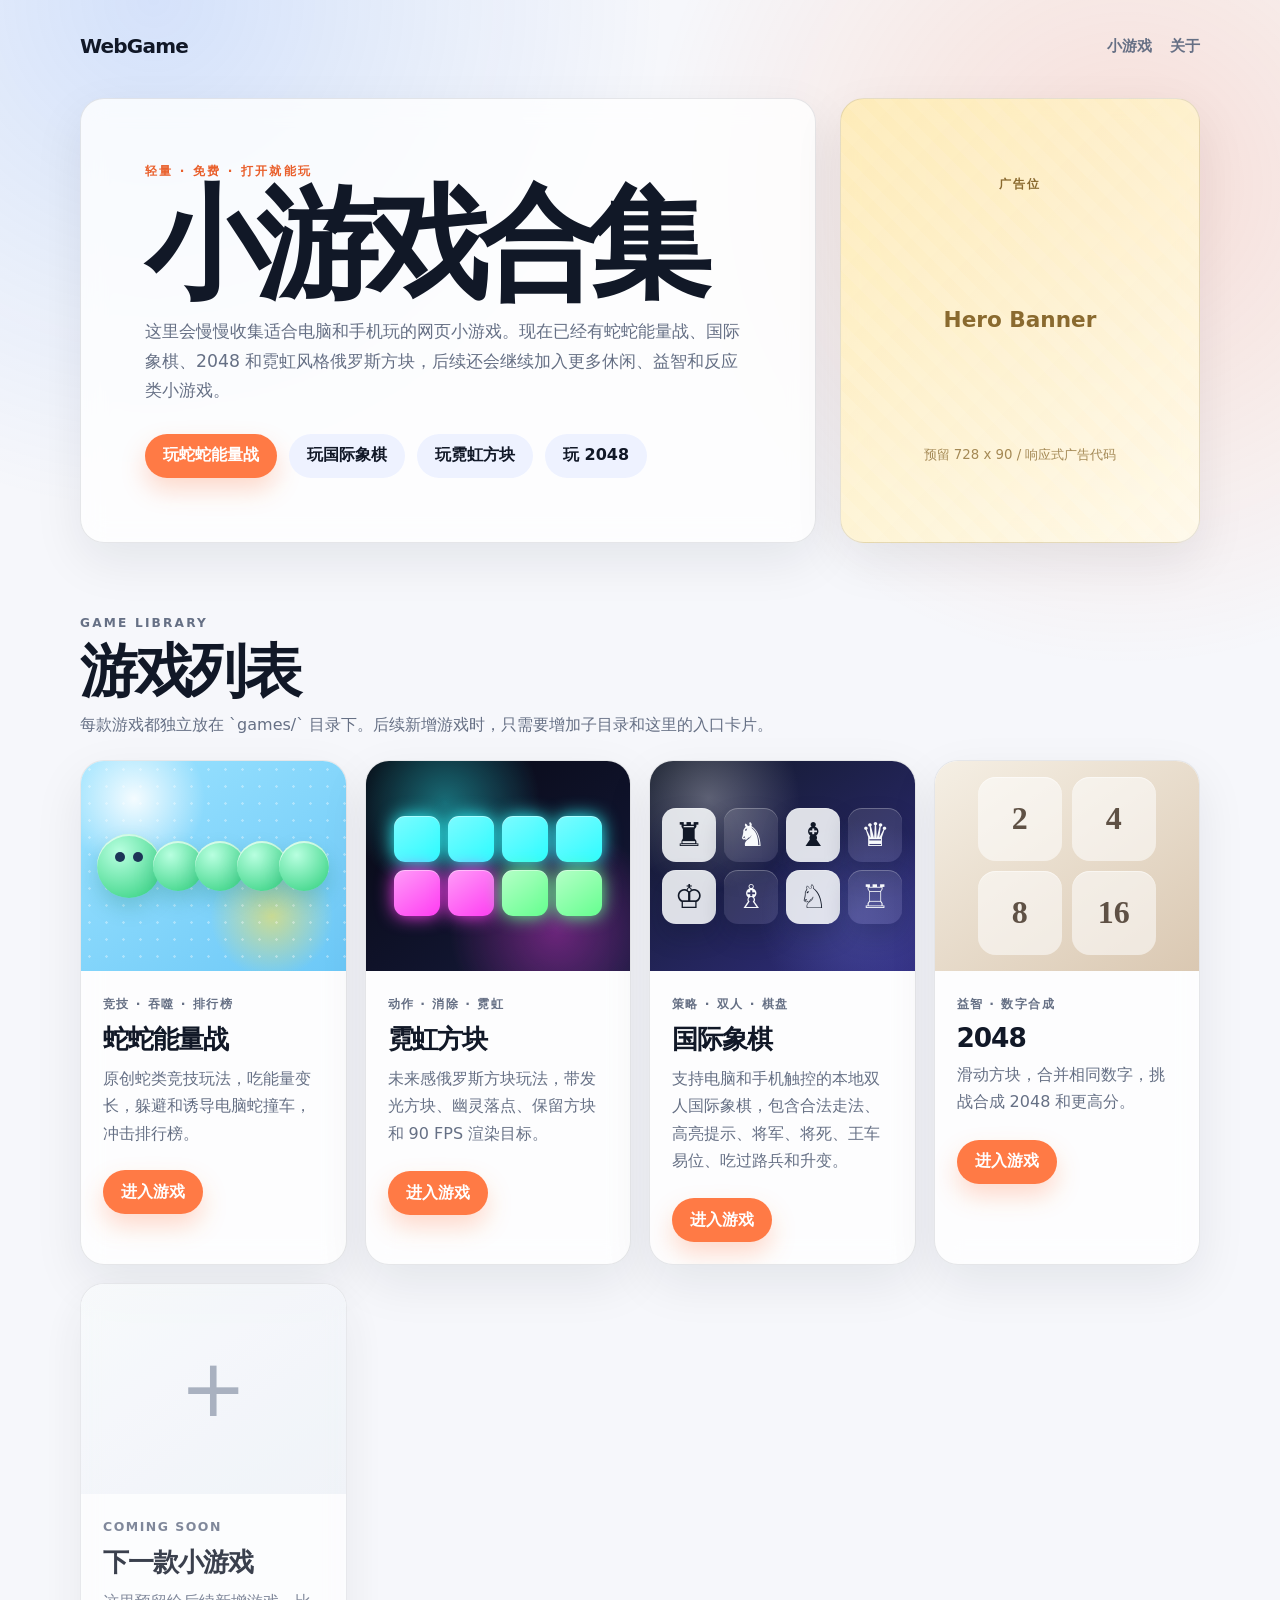
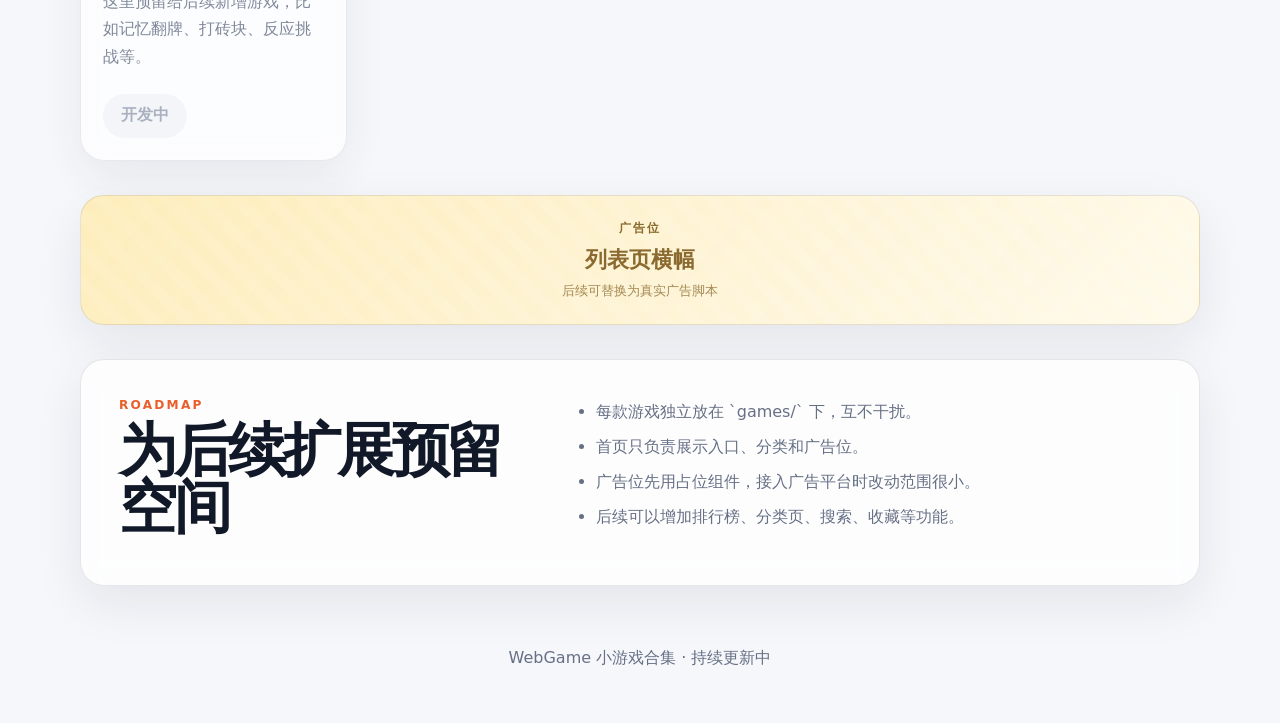
==== commit 00d816c5: "Add chess game" ====
--- a/index.html
+++ b/index.html
@@ -4,7 +4,7 @@
   <meta charset="UTF-8">
   <meta name="viewport" content="width=device-width, initial-scale=1.0">
   <meta name="theme-color" content="#111827">
-  <meta name="description" content="WebGame 是一个轻量小游戏合集，包含蛇蛇能量战、2048、霓虹方块等网页小游戏，后续会持续更新。">
+  <meta name="description" content="WebGame 是一个轻量小游戏合集，包含蛇蛇能量战、国际象棋、2048、霓虹方块等网页小游戏，后续会持续更新。">
   <title>WebGame | 小游戏合集</title>
   <link rel="stylesheet" href="styles/site.css">
 </head>
@@ -20,9 +20,10 @@
       <section class="hero-copy">
         <p class="eyebrow">轻量 · 免费 · 打开就能玩</p>
         <h1>小游戏合集</h1>
-        <p class="hero-text">这里会慢慢收集适合电脑和手机玩的网页小游戏。现在已经有蛇蛇能量战、2048 和霓虹风格俄罗斯方块，后续还会继续加入更多休闲、益智和反应类小游戏。</p>
+        <p class="hero-text">这里会慢慢收集适合电脑和手机玩的网页小游戏。现在已经有蛇蛇能量战、国际象棋、2048 和霓虹风格俄罗斯方块，后续还会继续加入更多休闲、益智和反应类小游戏。</p>
         <div class="hero-actions">
           <a class="button button-primary" href="games/snake-arena/">玩蛇蛇能量战</a>
+          <a class="button button-secondary" href="games/chess/">玩国际象棋</a>
           <a class="button button-secondary" href="games/tetris/">玩霓虹方块</a>
           <a class="button button-secondary" href="games/2048/">玩 2048</a>
         </div>
@@ -67,6 +68,19 @@
             <h3>霓虹方块</h3>
             <p>未来感俄罗斯方块玩法，带发光方块、幽灵落点、保留方块和 90 FPS 渲染目标。</p>
             <a class="button button-primary" href="games/tetris/">进入游戏</a>
+          </div>
+        </article>
+
+        <article class="game-card">
+          <div class="game-cover game-cover-chess" aria-hidden="true">
+            <span>♜</span><span>♞</span><span>♝</span><span>♛</span>
+            <span>♔</span><span>♗</span><span>♘</span><span>♖</span>
+          </div>
+          <div class="game-card-body">
+            <p class="game-tag">策略 · 双人 · 棋盘</p>
+            <h3>国际象棋</h3>
+            <p>支持电脑和手机触控的本地双人国际象棋，包含合法走法、高亮提示、将军、将死、王车易位、吃过路兵和升变。</p>
+            <a class="button button-primary" href="games/chess/">进入游戏</a>
           </div>
         </article>
 
--- a/styles/site.css
+++ b/styles/site.css
@@ -271,6 +271,34 @@
   box-shadow: inset 0 1px rgba(255, 255, 255, 0.45);
 }
 
+.game-cover-chess {
+  display: grid;
+  grid-template-columns: repeat(4, 54px);
+  grid-template-rows: repeat(2, 54px);
+  gap: 8px;
+  align-content: center;
+  justify-content: center;
+  background:
+    radial-gradient(circle at 22% 18%, rgba(255, 255, 255, 0.3), transparent 34%),
+    radial-gradient(circle at 78% 74%, rgba(129, 140, 248, 0.28), transparent 38%),
+    linear-gradient(145deg, #111827, #312e81);
+}
+
+.game-cover-chess span {
+  display: grid;
+  place-items: center;
+  border-radius: 14px;
+  color: #f8fafc;
+  font-size: 2.05rem;
+  background: rgba(255, 255, 255, 0.1);
+  box-shadow: inset 0 1px rgba(255, 255, 255, 0.25), 0 12px 24px rgba(15, 23, 42, 0.22);
+}
+
+.game-cover-chess span:nth-child(odd) {
+  color: #111827;
+  background: rgba(248, 250, 252, 0.88);
+}
+
 .game-cover-snake {
   position: relative;
   display: flex;
